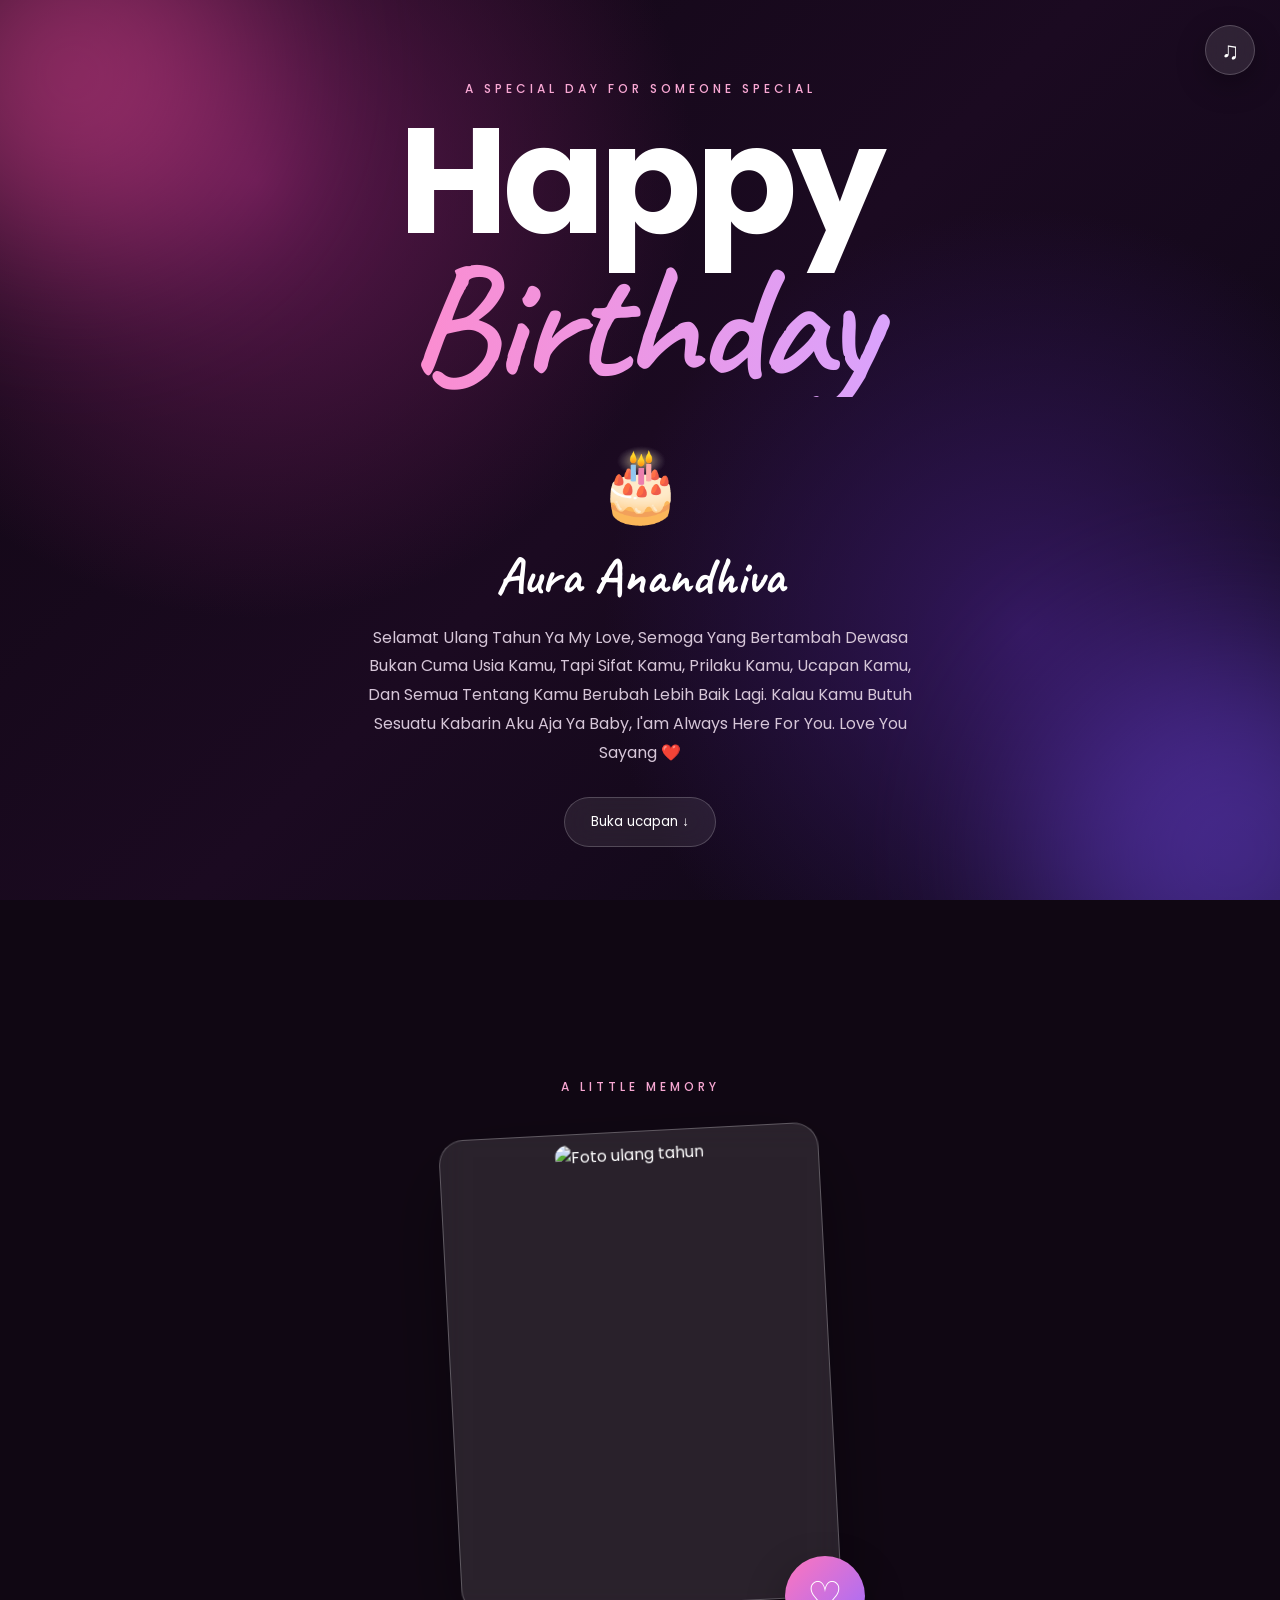
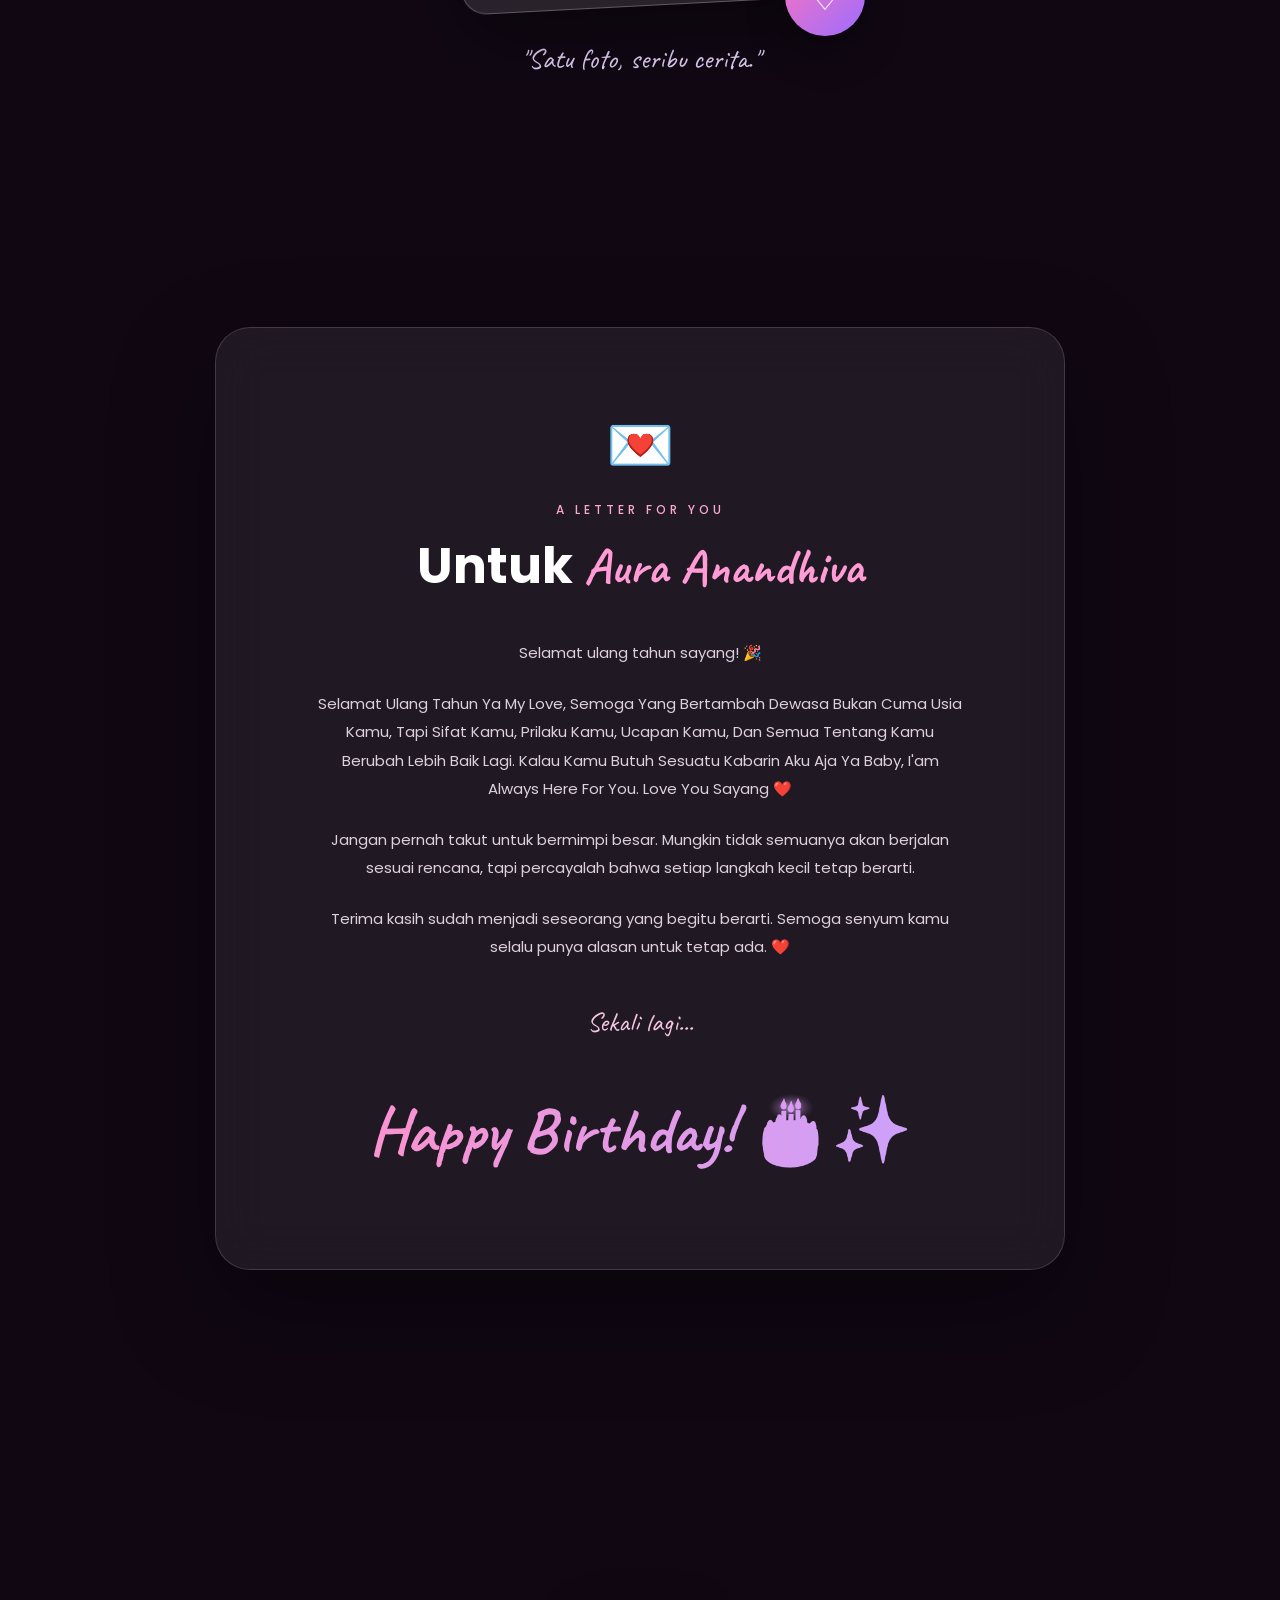
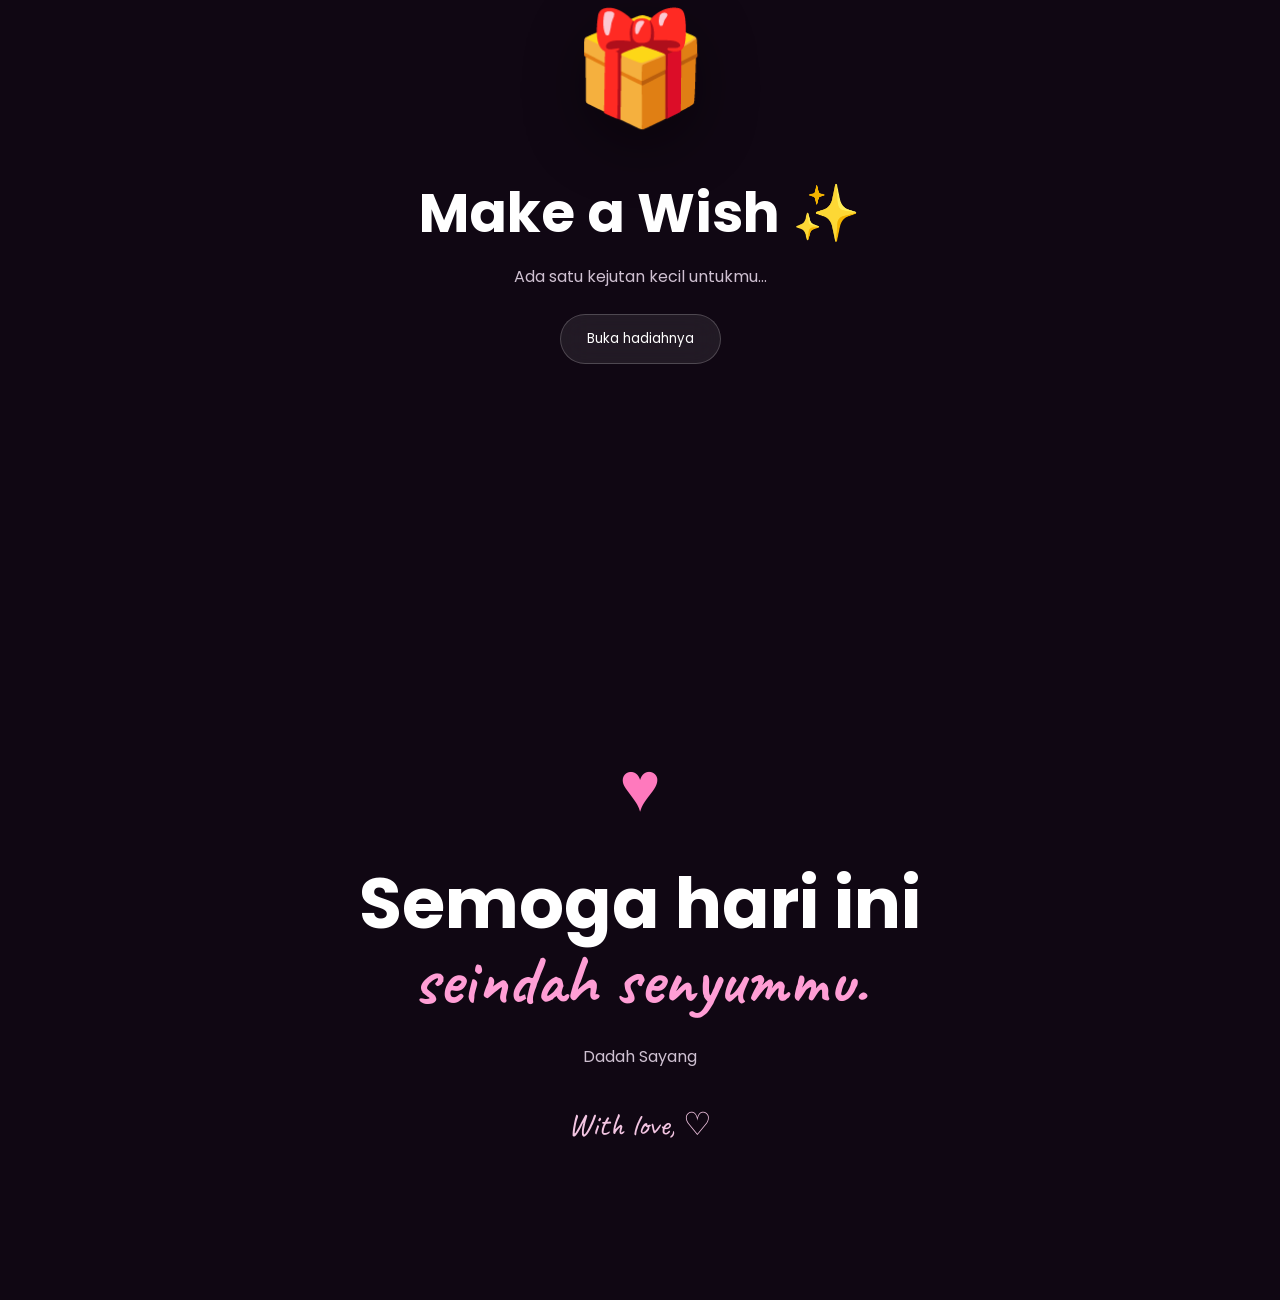
==== index.html @ ce1f4ee0 "Add files via upload" ====
<!-- CREATED BY DAXXZXPLOIT -->

<!DOCTYPE html>
<html lang="id">
<head>
    <meta charset="UTF-8">
    <meta name="viewport" content="width=device-width, initial-scale=1.0">

    <title>Happy Birthday My Love ❤️</title>

    <link rel="preconnect" href="https://fonts.googleapis.com">
    <link rel="preconnect" href="https://fonts.gstatic.com" crossorigin>
    <link href="https://fonts.googleapis.com/css2?family=Caveat:wght@400;500;600;700&family=Poppins:wght@300;400;500;600;700&display=swap" rel="stylesheet">

    <link rel="stylesheet" href="style.css">
</head>

<body>

    <!-- BACKGROUND -->
    <div class="background">
        <div class="blob blob-1"></div>
        <div class="blob blob-2"></div>
        <div class="stars"></div>
    </div>

    <!-- MUSIC -->
    <audio id="music" loop>
        <source src="assets/lagu.mp3" type="audio/mpeg">
    </audio>

    <button class="music-btn" id="musicBtn" aria-label="Putar musik">
        <span id="musicIcon">♫</span>
    </button>

    <!-- HERO -->
    <section class="hero">

        <div class="hero-content">

            <p class="small-title">A SPECIAL DAY FOR SOMEONE SPECIAL</p>

            <h1>
                Happy
                <span>Birthday</span>
            </h1>

            <div class="cake">🎂</div>

            <h2 id="name">Aura Anandhiva</h2>

            <p class="hero-text">
                Selamat Ulang Tahun Ya My Love, Semoga Yang Bertambah Dewasa Bukan
                Cuma Usia Kamu, Tapi Sifat Kamu, Prilaku Kamu, Ucapan Kamu, Dan Semua Tentang
                Kamu Berubah Lebih Baik Lagi.
                Kalau Kamu Butuh Sesuatu Kabarin Aku Aja Ya Baby, I'am Always Here
                For You. Love You Sayang ❤️
            </p>

            <button class="scroll-btn" onclick="scrollToMessage()">
                Buka ucapan ↓
            </button>

        </div>

    </section>


    <!-- PHOTO -->
    <section class="photo-section">

        <div class="section-label">A LITTLE MEMORY</div>

        <div class="photo-card">

            <div class="photo-frame">
                <img src="assets/foto.jpg" alt="Foto ulang tahun">
            </div>

            <div class="photo-decoration">♡</div>

        </div>

        <p class="photo-caption">
            "Satu foto, seribu cerita."
        </p>

    </section>


    <!-- MESSAGE -->
    <section class="message-section" id="message">

        <div class="message-card">

            <div class="envelope">💌</div>

            <p class="section-label">A LETTER FOR YOU</p>

            <h2>
                Untuk <span id="name2">Aura Anandhiva</span>
            </h2>

            <div class="message">

                <p>
                    Selamat ulang tahun sayang! 🎉
                </p>

                <p>
                    Selamat Ulang Tahun Ya My Love, Semoga Yang Bertambah Dewasa Bukan
                Cuma Usia Kamu, Tapi Sifat Kamu, Prilaku Kamu, Ucapan Kamu, Dan Semua Tentang
                Kamu Berubah Lebih Baik Lagi.
                Kalau Kamu Butuh Sesuatu Kabarin Aku Aja Ya Baby, I'am Always Here
                For You. Love You Sayang ❤️
                </p>

                <p>
                    Jangan pernah takut untuk bermimpi besar.
                    Mungkin tidak semuanya akan berjalan sesuai
                    rencana, tapi percayalah bahwa setiap langkah
                    kecil tetap berarti.
                </p>

                <p>
                    Terima kasih sudah menjadi seseorang yang
                    begitu berarti. Semoga senyum kamu selalu
                    punya alasan untuk tetap ada. ❤️
                </p>

                <p class="closing">
                    Sekali lagi...
                </p>

                <h3>Happy Birthday! 🎂✨</h3>

            </div>

        </div>

    </section>


    <!-- WISH -->
    <section class="wish-section">

        <div class="wish-content">

            <div class="gift" id="gift" onclick="openGift()">
                🎁
            </div>

            <h2>Make a Wish ✨</h2>

            <p id="wishText">
                Ada satu kejutan kecil untukmu...
            </p>

            <button onclick="openGift()" class="wish-btn">
                Buka hadiahnya
            </button>

        </div>

    </section>


    <!-- FINAL -->
    <section class="final-section">

        <div class="final-content">

            <div class="heart">♥</div>

            <h2>
                Semoga hari ini
                <span>seindah senyummu.</span>
            </h2>

            <p>
                Dadah Sayang
            </p>

            <div class="signature">
                With love, ♡
            </div>

        </div>

    </section>


    <!-- CONFETTI -->
    <div id="confetti-container"></div>

<!-- ================================
     FLOWER SURPRISE
================================= -->

<div id="flowerSurprise" class="flower-surprise">

    <div class="flower-bg"></div>

    <!-- Sparkles -->
    <div class="sparkles"></div>

    <!-- Falling petals -->
    <div id="petals"></div>

    <div class="flower-content">

        <div class="surprise-title">
            <span>✨</span>
            <p>SEBUAH KEJUTAN UNTUKMU</p>
            <span>✨</span>
        </div>

        <h1>
            Selamat Ulang Tahun
            <span>🌸</span>
        </h1>

        <p class="surprise-name">
            Untuk <strong id="surpriseName">Nama Kamu</strong> ❤️
        </p>

        <!-- BOUQUET -->
        <div class="bouquet">

            <div class="glow"></div>

            <!-- Stems -->
            <div class="stem stem-1"></div>
            <div class="stem stem-2"></div>
            <div class="stem stem-3"></div>
            <div class="stem stem-4"></div>
            <div class="stem stem-5"></div>

            <!-- Leaves -->
            <div class="leaf leaf-1"></div>
            <div class="leaf leaf-2"></div>
            <div class="leaf leaf-3"></div>
            <div class="leaf leaf-4"></div>

            <!-- Flowers -->
            <div class="flower flower-1">
                <span></span>
            </div>

            <div class="flower flower-2">
                <span></span>
            </div>

            <div class="flower flower-3">
                <span></span>
            </div>

            <div class="flower flower-4">
                <span></span>
            </div>

            <div class="flower flower-5">
                <span></span>
            </div>

            <div class="flower flower-6">
                <span></span>
            </div>

            <!-- Small flowers -->
            <div class="small-flower sf-1">✿</div>
            <div class="small-flower sf-2">✿</div>
            <div class="small-flower sf-3">✿</div>
            <div class="small-flower sf-4">✿</div>

        </div>

        <div class="surprise-message">

            <p>
                Semoga semua doa baik yang kamu punya
                satu per satu menjadi kenyataan.
            </p>

            <span>
                Tetap tersenyum, tetap bersinar,
                dan terus jadi seseorang yang luar biasa. ✨
            </span>

        </div>

        <button class="close-surprise" onclick="closeGift()">
            Tutup kejutan ✕
        </button>

    </div>

</div>


    <script src="script.js"></script>

</body>
</html>
---- style.css ----
/* ==========================================
   BASIC
========================================== */

* {
    margin: 0;
    padding: 0;
    box-sizing: border-box;
}

html {
    scroll-behavior: smooth;
}

body {
    font-family: "Poppins", sans-serif;
    color: #fff;
    background: #100713;
    overflow-x: hidden;
}

button {
    font-family: inherit;
    cursor: pointer;
}


/* ==========================================
   BACKGROUND
========================================== */

.background {
    position: fixed;
    inset: 0;
    z-index: -10;
    overflow: hidden;

    background:
        radial-gradient(circle at 20% 20%, #5c184d 0%, transparent 35%),
        radial-gradient(circle at 80% 70%, #32175c 0%, transparent 35%),
        linear-gradient(135deg, #100713, #1b0a21 50%, #0b0714);
}

.blob {
    position: absolute;
    border-radius: 50%;
    filter: blur(90px);
    opacity: 0.45;
    animation: floatBlob 10s infinite alternate ease-in-out;
}

.blob-1 {
    width: 350px;
    height: 350px;
    background: #ff4fa3;
    top: -100px;
    left: -100px;
}

.blob-2 {
    width: 400px;
    height: 400px;
    background: #7c4dff;
    right: -150px;
    bottom: -150px;
    animation-delay: 2s;
}

@keyframes floatBlob {
    from {
        transform: translate(0, 0) scale(1);
    }

    to {
        transform: translate(50px, -30px) scale(1.15);
    }
}


/* ==========================================
   HERO
========================================== */

.hero {
    min-height: 100vh;
    display: flex;
    align-items: center;
    justify-content: center;
    padding: 80px 20px;
    text-align: center;
}

.hero-content {
    max-width: 850px;
}

.small-title,
.section-label {
    font-size: 12px;
    letter-spacing: 4px;
    color: #f9a8d4;
    font-weight: 500;
}

.hero h1 {
    margin-top: 15px;
    font-size: clamp(60px, 12vw, 150px);
    line-height: 0.9;
    font-weight: 700;
    letter-spacing: -5px;
}

.hero h1 span {
    display: block;
    font-family: "Caveat", cursive;
    font-weight: 600;
    font-size: 1.1em;

    background: linear-gradient(90deg, #ff8acb, #d8a4ff);
    -webkit-background-clip: text;
    -webkit-text-fill-color: transparent;
}

.cake {
    font-size: 70px;
    margin: 35px 0 5px;
    animation: cakeFloat 3s ease-in-out infinite;
}

@keyframes cakeFloat {
    0%,
    100% {
        transform: translateY(0) rotate(-2deg);
    }

    50% {
        transform: translateY(-15px) rotate(2deg);
    }
}

.hero h2 {
    font-family: "Caveat", cursive;
    font-size: 52px;
    color: #fff;
}

.hero-text {
    max-width: 550px;
    margin: 15px auto 30px;
    color: #d6c6d8;
    line-height: 1.8;
}

.scroll-btn,
.wish-btn {
    border: 1px solid rgba(255, 255, 255, 0.2);
    background: rgba(255, 255, 255, 0.08);
    color: white;

    padding: 14px 26px;
    border-radius: 100px;

    backdrop-filter: blur(15px);
    transition: 0.3s;
}

.scroll-btn:hover,
.wish-btn:hover {
    transform: translateY(-3px);
    background: rgba(255, 255, 255, 0.16);
}


/* ==========================================
   MUSIC BUTTON
========================================== */

.music-btn {
    position: fixed;
    z-index: 100;
    top: 25px;
    right: 25px;

    width: 50px;
    height: 50px;

    border-radius: 50%;
    border: 1px solid rgba(255, 255, 255, 0.2);

    background: rgba(255, 255, 255, 0.1);
    backdrop-filter: blur(15px);

    color: white;
    font-size: 24px;

    box-shadow: 0 10px 30px rgba(0, 0, 0, 0.3);

    transition: 0.3s;
}

.music-btn:hover {
    transform: scale(1.08);
}

.music-playing {
    animation: musicPulse 1s infinite alternate;
}

@keyframes musicPulse {
    to {
        box-shadow: 0 0 30px rgba(255, 100, 200, 0.7);
    }
}


/* ==========================================
   PHOTO
========================================== */

.photo-section {
    min-height: 100vh;
    padding: 100px 20px;

    display: flex;
    flex-direction: column;
    align-items: center;
    justify-content: center;

    text-align: center;
}

.photo-card {
    position: relative;
    margin-top: 35px;
}

.photo-frame {
    width: min(380px, 80vw);
    aspect-ratio: 4 / 5;

    padding: 10px;

    background: rgba(255, 255, 255, 0.1);
    border: 1px solid rgba(255, 255, 255, 0.25);

    border-radius: 25px;

    backdrop-filter: blur(15px);

    transform: rotate(-3deg);

    box-shadow:
        0 30px 80px rgba(0, 0, 0, 0.4);

    transition: 0.5s;
}

.photo-frame:hover {
    transform: rotate(0deg) scale(1.03);
}

.photo-frame img {
    width: 100%;
    height: 100%;

    object-fit: cover;

    border-radius: 17px;
}

.photo-decoration {
    position: absolute;

    right: -35px;
    bottom: -30px;

    width: 80px;
    height: 80px;

    border-radius: 50%;

    display: flex;
    align-items: center;
    justify-content: center;

    background: linear-gradient(135deg, #ff75bd, #9c6cff);

    font-size: 40px;

    box-shadow: 0 15px 40px rgba(0, 0, 0, 0.3);
}

.photo-caption {
    margin-top: 35px;

    font-family: "Caveat", cursive;
    font-size: 28px;

    color: #e9d5ff;
}


/* ==========================================
   MESSAGE
========================================== */

.message-section {
    min-height: 100vh;
    padding: 100px 20px;

    display: flex;
    align-items: center;
    justify-content: center;
}

.message-card {
    width: min(850px, 92vw);

    padding: clamp(35px, 7vw, 75px);

    border-radius: 35px;

    background: rgba(255, 255, 255, 0.07);
    border: 1px solid rgba(255, 255, 255, 0.15);

    backdrop-filter: blur(25px);

    box-shadow:
        0 40px 100px rgba(0, 0, 0, 0.35);

    text-align: center;
}

.envelope {
    font-size: 55px;
    margin-bottom: 15px;
}

.message-card h2 {
    margin: 10px 0 35px;
    font-size: clamp(32px, 6vw, 50px);
}

.message-card h2 span {
    font-family: "Caveat", cursive;
    color: #ff9bd5;
}

.message {
    max-width: 650px;
    margin: auto;

    color: #ded1df;

    line-height: 1.9;
    font-size: 15px;
}

.message p {
    margin-bottom: 22px;
}

.closing {
    font-family: "Caveat", cursive;
    font-size: 27px;
    color: #f5c7e5;
    margin-top: 35px;
}

.message h3 {
    font-family: "Caveat", cursive;
    font-size: clamp(40px, 7vw, 65px);

    background: linear-gradient(90deg, #ff91cb, #c7a2ff);

    -webkit-background-clip: text;
    -webkit-text-fill-color: transparent;
}


/* ==========================================
   WISH
========================================== */

.wish-section {
    min-height: 90vh;

    display: flex;
    align-items: center;
    justify-content: center;

    text-align: center;
    padding: 80px 20px;
}

.wish-content {
    max-width: 600px;
}

.gift {
    font-size: 110px;
    cursor: pointer;

    display: inline-block;

    filter: drop-shadow(0 20px 30px rgba(0, 0, 0, 0.4));

    animation: giftFloat 2.5s ease-in-out infinite;

    transition: 0.3s;
}

.gift:hover {
    transform: scale(1.1);
}

@keyframes giftFloat {
    0%,
    100% {
        transform: translateY(0) rotate(-3deg);
    }

    50% {
        transform: translateY(-20px) rotate(3deg);
    }
}

.wish-content h2 {
    font-size: clamp(35px, 6vw, 55px);
    margin: 20px 0 10px;
}

.wish-content p {
    color: #cfc0d1;
    margin-bottom: 25px;
}


/* ==========================================
   FINAL
========================================== */

.final-section {
    min-height: 80vh;

    display: flex;
    align-items: center;
    justify-content: center;

    text-align: center;

    padding: 80px 20px;
}

.final-content {
    max-width: 700px;
}

.heart {
    font-size: 70px;
    color: #ff79bd;

    animation: heartBeat 1.5s infinite;
}

@keyframes heartBeat {
    0%,
    100% {
        transform: scale(1);
    }

    15% {
        transform: scale(1.2);
    }

    30% {
        transform: scale(1);
    }
}

.final-content h2 {
    margin: 25px 0;

    font-size: clamp(38px, 7vw, 70px);
    line-height: 1.1;
}

.final-content h2 span {
    display: block;

    font-family: "Caveat", cursive;
    color: #ff9ed5;
}

.final-content p {
    color: #cfc1d2;
}

.signature {
    margin-top: 35px;

    font-family: "Caveat", cursive;
    font-size: 32px;

    color: #f3c5e2;
}


/* ==========================================
   CONFETTI
========================================== */

#confetti-container {
    position: fixed;
    inset: 0;

    pointer-events: none;
    overflow: hidden;

    z-index: 10000;
}

.confetti {
    position: absolute;

    top: -20px;

    animation: fall linear forwards;

    pointer-events: none;

    will-change: transform, opacity;
}

@keyframes fall {
    0% {
        transform:
            translateY(-30px)
            rotate(0deg);

        opacity: 1;
    }

    100% {
        transform:
            translateY(110vh)
            rotate(720deg);

        opacity: 0;
    }
}


/* ==========================================
   FLOWER SURPRISE
========================================== */

.flower-surprise {
    position: fixed;
    inset: 0;

    z-index: 9999;

    display: flex;
    align-items: center;
    justify-content: center;

    padding: 30px 20px;

    visibility: hidden;
    opacity: 0;

    overflow-y: auto;

    background:
        radial-gradient(
            circle at 50% 70%,
            rgba(255, 105, 180, 0.25),
            transparent 40%
        ),
        linear-gradient(
            135deg,
            #090612,
            #1b0b29,
            #2c1035,
            #100713
        );

    transition:
        opacity 0.7s ease,
        visibility 0.7s ease;
}

.flower-surprise.active {
    visibility: visible;
    opacity: 1;
}


/* ==========================================
   FLOWER BACKGROUND
========================================== */

.flower-bg {
    position: absolute;
    inset: 0;

    background:
        radial-gradient(
            circle at 20% 30%,
            rgba(255, 139, 204, 0.18),
            transparent 25%
        ),
        radial-gradient(
            circle at 80% 20%,
            rgba(178, 125, 255, 0.18),
            transparent 25%
        );

    animation: backgroundPulse 5s infinite alternate;
}

@keyframes backgroundPulse {
    from {
        transform: scale(1);
        opacity: 0.7;
    }

    to {
        transform: scale(1.15);
        opacity: 1;
    }
}


/* ==========================================
   FLOWER CONTENT
========================================== */

.flower-content {
    position: relative;
    z-index: 5;

    width: min(900px, 100%);

    padding: 30px 20px;

    text-align: center;
}

.surprise-title {
    display: flex;
    align-items: center;
    justify-content: center;

    gap: 15px;

    color: #f8b8df;

    font-size: 11px;
    letter-spacing: 4px;
}

.surprise-title span {
    font-size: 18px;
}

.flower-content h1 {
    margin-top: 15px;

    font-family: "Caveat", cursive;

    font-size: clamp(48px, 8vw, 85px);

    line-height: 1;

    color: white;

    text-shadow:
        0 0 20px rgba(255, 145, 203, 0.4);

    animation:
        titleAppear 1.3s ease both;
}

.flower-content h1 span {
    display: inline-block;

    animation:
        flowerWiggle 3s infinite ease-in-out;
}

@keyframes titleAppear {
    from {
        opacity: 0;
        transform: translateY(-30px);
    }

    to {
        opacity: 1;
        transform: translateY(0);
    }
}

@keyframes flowerWiggle {
    0%,
    100% {
        transform: rotate(-8deg);
    }

    50% {
        transform: rotate(8deg);
    }
}

.surprise-name {
    margin-top: 10px;

    color: #d8c8dc;
    font-size: 15px;
}

.surprise-name strong {
    color: #ff9ed5;

    font-family: "Caveat", cursive;
    font-size: 28px;
}


/* ==========================================
   BOUQUET
========================================== */

.bouquet {
    position: relative;

    width: min(500px, 90vw);
    height: 390px;

    margin: 10px auto 0;
}

.bouquet .glow {
    position: absolute;

    width: 300px;
    height: 300px;

    top: 50%;
    left: 50%;

    transform:
        translate(-50%, -40%);

    border-radius: 50%;

    background: #ff72b8;

    filter: blur(90px);

    opacity: 0.2;

    animation:
        bouquetGlow 3s infinite alternate;
}

@keyframes bouquetGlow {
    from {
        opacity: 0.15;

        transform:
            translate(-50%, -40%)
            scale(0.9);
    }

    to {
        opacity: 0.35;

        transform:
            translate(-50%, -40%)
            scale(1.15);
    }
}


/* ==========================================
   STEMS
========================================== */

.stem {
    position: absolute;

    width: 5px;
    height: 230px;

    left: 50%;
    bottom: 45px;

    border-radius: 100px;

    background:
        linear-gradient(
            to right,
            #315f3c,
            #83b86c,
            #315f3c
        );

    transform-origin: bottom;

    opacity: 0;

    animation:
        stemGrow 1.2s ease forwards;
}

.stem-1 {
    transform: rotate(-28deg);
    animation-delay: 0.5s;
}

.stem-2 {
    transform: rotate(-15deg);
    animation-delay: 0.6s;
}

.stem-3 {
    transform: rotate(0deg);
    animation-delay: 0.7s;
}

.stem-4 {
    transform: rotate(15deg);
    animation-delay: 0.8s;
}

.stem-5 {
    transform: rotate(28deg);
    animation-delay: 0.9s;
}

@keyframes stemGrow {
    from {
        height: 0;
        opacity: 0;
    }

    to {
        height: 230px;
        opacity: 1;
    }
}


/* ==========================================
   LEAVES
========================================== */

.leaf {
    position: absolute;

    width: 55px;
    height: 25px;

    border-radius: 100% 0 100% 0;

    background:
        linear-gradient(
            135deg,
            #a8d879,
            #416e45
        );

    opacity: 0;

    transform-origin: center;

    animation:
        leafAppear 0.8s ease forwards;
}

.leaf-1 {
    left: 23%;
    bottom: 120px;

    --leaf-rotation: 25deg;
    animation-delay: 1.1s;
}

.leaf-2 {
    left: 30%;
    bottom: 170px;

    --leaf-rotation: -35deg;
    animation-delay: 1.2s;
}

.leaf-3 {
    right: 23%;
    bottom: 120px;

    --leaf-rotation: -25deg;
    animation-delay: 1.3s;
}

.leaf-4 {
    right: 30%;
    bottom: 175px;

    --leaf-rotation: 35deg;
    animation-delay: 1.4s;
}

@keyframes leafAppear {
    from {
        opacity: 0;
        transform:
            scale(0)
            rotate(var(--leaf-rotation));
    }

    to {
        opacity: 1;
        transform:
            scale(1)
            rotate(var(--leaf-rotation));
    }
}


/* ==========================================
   FLOWERS
========================================== */

.flower {
    position: absolute;

    width: 105px;
    height: 105px;

    border-radius: 50%;

    display: flex;
    align-items: center;
    justify-content: center;

    opacity: 0;

    transform: scale(0);

    animation:
        flowerBloom
        1s
        cubic-bezier(0.17, 0.67, 0.35, 1.4)
        forwards;

    filter:
        drop-shadow(
            0 10px 15px rgba(0, 0, 0, 0.3)
        )
        drop-shadow(
            0 0 15px rgba(255, 120, 190, 0.25)
        );
}

.flower::before,
.flower::after,
.flower span {
    content: "";

    position: absolute;

    width: 70%;
    height: 70%;

    border-radius:
        50% 45% 50% 45%;

    background:
        radial-gradient(
            circle at 40% 35%,
            #ffd1e7 0%,
            #ff91c5 35%,
            #e84e91 75%,
            #a72c66 100%
        );

    box-shadow:
        inset
        5px 5px 10px
        rgba(255, 255, 255, 0.25),

        inset
        -5px -5px 10px
        rgba(100, 0, 50, 0.15);
}

.flower::before {
    transform: rotate(45deg);
}

.flower::after {
    transform:
        rotate(90deg)
        scale(0.8);
}

.flower span {
    z-index: 2;

    transform:
        rotate(135deg)
        scale(0.55);

    background:
        radial-gradient(
            circle,
            #ffd9ea,
            #ed5b9c 65%
        );
}

.flower-1 {
    left: 17%;
    top: 115px;

    animation-delay: 1.1s;
}

.flower-2 {
    left: 33%;
    top: 75px;

    width: 120px;
    height: 120px;

    animation-delay: 1.3s;
}

.flower-3 {
    left: 48%;
    top: 55px;

    width: 135px;
    height: 135px;

    animation-delay: 1.5s;
}

.flower-4 {
    right: 29%;
    top: 85px;

    width: 115px;
    height: 115px;

    animation-delay: 1.4s;
}

.flower-5 {
    right: 15%;
    top: 125px;

    animation-delay: 1.2s;
}

.flower-6 {
    left: 40%;
    top: 130px;

    width: 90px;
    height: 90px;

    animation-delay: 1.7s;
}

@keyframes flowerBloom {
    0% {
        opacity: 0;

        transform:
            scale(0)
            rotate(-30deg);
    }

    70% {
        opacity: 1;

        transform:
            scale(1.1)
            rotate(8deg);
    }

    100% {
        opacity: 1;

        transform:
            scale(1)
            rotate(0deg);
    }
}


/* ==========================================
   SMALL FLOWERS
========================================== */

.small-flower {
    position: absolute;

    color: #fff0a8;

    font-size: 35px;

    opacity: 0;

    text-shadow:
        0 0 15px #ffe9a3;

    animation:
        smallFlowerAppear
        0.8s
        ease
        forwards,

        smallFlowerFloat
        3s
        infinite
        ease-in-out;
}

.sf-1 {
    left: 25%;
    top: 40px;

    animation-delay: 1.8s;
}

.sf-2 {
    right: 24%;
    top: 30px;

    animation-delay: 2s;
}

.sf-3 {
    left: 18%;
    top: 190px;

    font-size: 22px;

    animation-delay: 2.1s;
}

.sf-4 {
    right: 18%;
    top: 200px;

    font-size: 22px;

    animation-delay: 2.2s;
}

@keyframes smallFlowerAppear {
    from {
        opacity: 0;

        transform:
            scale(0);
    }

    to {
        opacity: 1;

        transform:
            scale(1);
    }
}

@keyframes smallFlowerFloat {
    0%,
    100% {
        margin-top: 0;
    }

    50% {
        margin-top: -10px;
    }
}


/* ==========================================
   SURPRISE MESSAGE
========================================== */

.surprise-message {
    width: min(650px, 95%);

    margin: -15px auto 20px;

    padding: 22px 28px;

    border-radius: 25px;

    background:
        rgba(255, 255, 255, 0.06);

    border:
        1px solid
        rgba(255, 255, 255, 0.12);

    backdrop-filter: blur(15px);

    box-shadow:
        0 20px 60px
        rgba(0, 0, 0, 0.2);

    animation:
        messageAppear
        1.5s
        ease
        1.8s
        both;
}

.surprise-message p {
    font-family: "Caveat", cursive;

    font-size:
        clamp(24px, 4vw, 32px);

    color: #ffe0ef;

    line-height: 1.2;
}

.surprise-message span {
    display: block;

    margin-top: 8px;

    color: #cfc0d1;

    font-size: 12px;

    line-height: 1.7;
}

@keyframes messageAppear {
    from {
        opacity: 0;

        transform:
            translateY(30px);
    }

    to {
        opacity: 1;

        transform:
            translateY(0);
    }
}


/* ==========================================
   CLOSE BUTTON
========================================== */

.close-surprise {
    margin-top: 15px;

    padding: 11px 24px;

    border-radius: 100px;

    border:
        1px solid
        rgba(255, 255, 255, 0.2);

    background:
        rgba(255, 255, 255, 0.08);

    color: white;

    backdrop-filter: blur(10px);

    transition: 0.3s;

    animation:
        messageAppear
        1.5s
        ease
        2s
        both;
}

.close-surprise:hover {
    background:
        rgba(255, 255, 255, 0.17);

    transform:
        translateY(-3px);

    box-shadow:
        0 10px 30px
        rgba(255, 120, 190, 0.2);
}


/* ==========================================
   FALLING PETALS
========================================== */

#petals {
    position: absolute;
    inset: 0;

    overflow: hidden;

    pointer-events: none;

    z-index: 3;
}

.petal {
    position: absolute;

    top: -30px;

    width: 13px;
    height: 20px;

    border-radius:
        100% 0 100% 0;

    background:
        linear-gradient(
            135deg,
            #ffd1e5,
            #ff65a9
        );

    opacity: 0.8;

    animation:
        petalFall
        linear
        forwards;

    filter:
        drop-shadow(
            0 0 5px
            rgba(255, 130, 190, 0.5)
        );
}

@keyframes petalFall {
    0% {
        transform:
            translateY(-30px)
            translateX(0)
            rotate(0deg);

        opacity: 0;
    }

    10% {
        opacity: 0.9;
    }

    50% {
        transform:
            translateY(50vh)
            translateX(60px)
            rotate(180deg);
    }

    100% {
        transform:
            translateY(110vh)
            translateX(-80px)
            rotate(500deg);

        opacity: 0;
    }
}


/* ==========================================
   FLOWER MOBILE
========================================== */

@media (max-width: 600px) {

    .hero {
        padding: 70px 18px;
    }

    .hero h1 {
        letter-spacing: -2px;
    }

    .hero h2 {
        font-size: 42px;
    }

    .cake {
        font-size: 60px;
    }

    .photo-section,
    .message-section {
        padding: 80px 18px;
    }

    .message-card {
        border-radius: 25px;
    }

    .music-btn {
        top: 15px;
        right: 15px;
    }

    .photo-decoration {
        width: 65px;
        height: 65px;

        font-size: 32px;

        right: -20px;
        bottom: -20px;
    }

    .gift {
        font-size: 90px;
    }

    .flower-surprise {
        align-items: flex-start;

        padding-top: 25px;
    }

    .flower-content {
        padding: 15px 10px;
    }

    .surprise-title {
        font-size: 8px;

        letter-spacing: 2px;

        gap: 7px;
    }

    .flower-content h1 {
        font-size: 47px;
    }

    .surprise-name {
        font-size: 13px;
    }

    .surprise-name strong {
        font-size: 24px;
    }

    .bouquet {
        height: 310px;

        transform: scale(0.78);

        margin-top: -5px;
        margin-bottom: -35px;
    }

    .surprise-message {
        margin-top: 0;
        padding: 18px;
    }

    .surprise-message p {
        font-size: 23px;
    }

    .surprise-message span {
        font-size: 11px;
    }

    .close-surprise {
        margin-top: 12px;
    }
}


/* ==========================================
   SMALL MOBILE
========================================== */

@media (max-width: 380px) {

    .hero h1 {
        font-size: 58px;
    }

    .hero h2 {
        font-size: 38px;
    }

    .flower-content h1 {
        font-size: 40px;
    }

    .bouquet {
        transform: scale(0.68);

        margin-top: -25px;
        margin-bottom: -65px;
    }

    .surprise-message p {
        font-size: 21px;
    }
}


/* ==========================================
   REDUCED MOTION
========================================== */

@media (prefers-reduced-motion: reduce) {

    *,
    *::before,
    *::after {
        animation-duration: 0.01ms !important;
        animation-iteration-count: 1 !important;
        scroll-behavior: auto !important;
    }
}
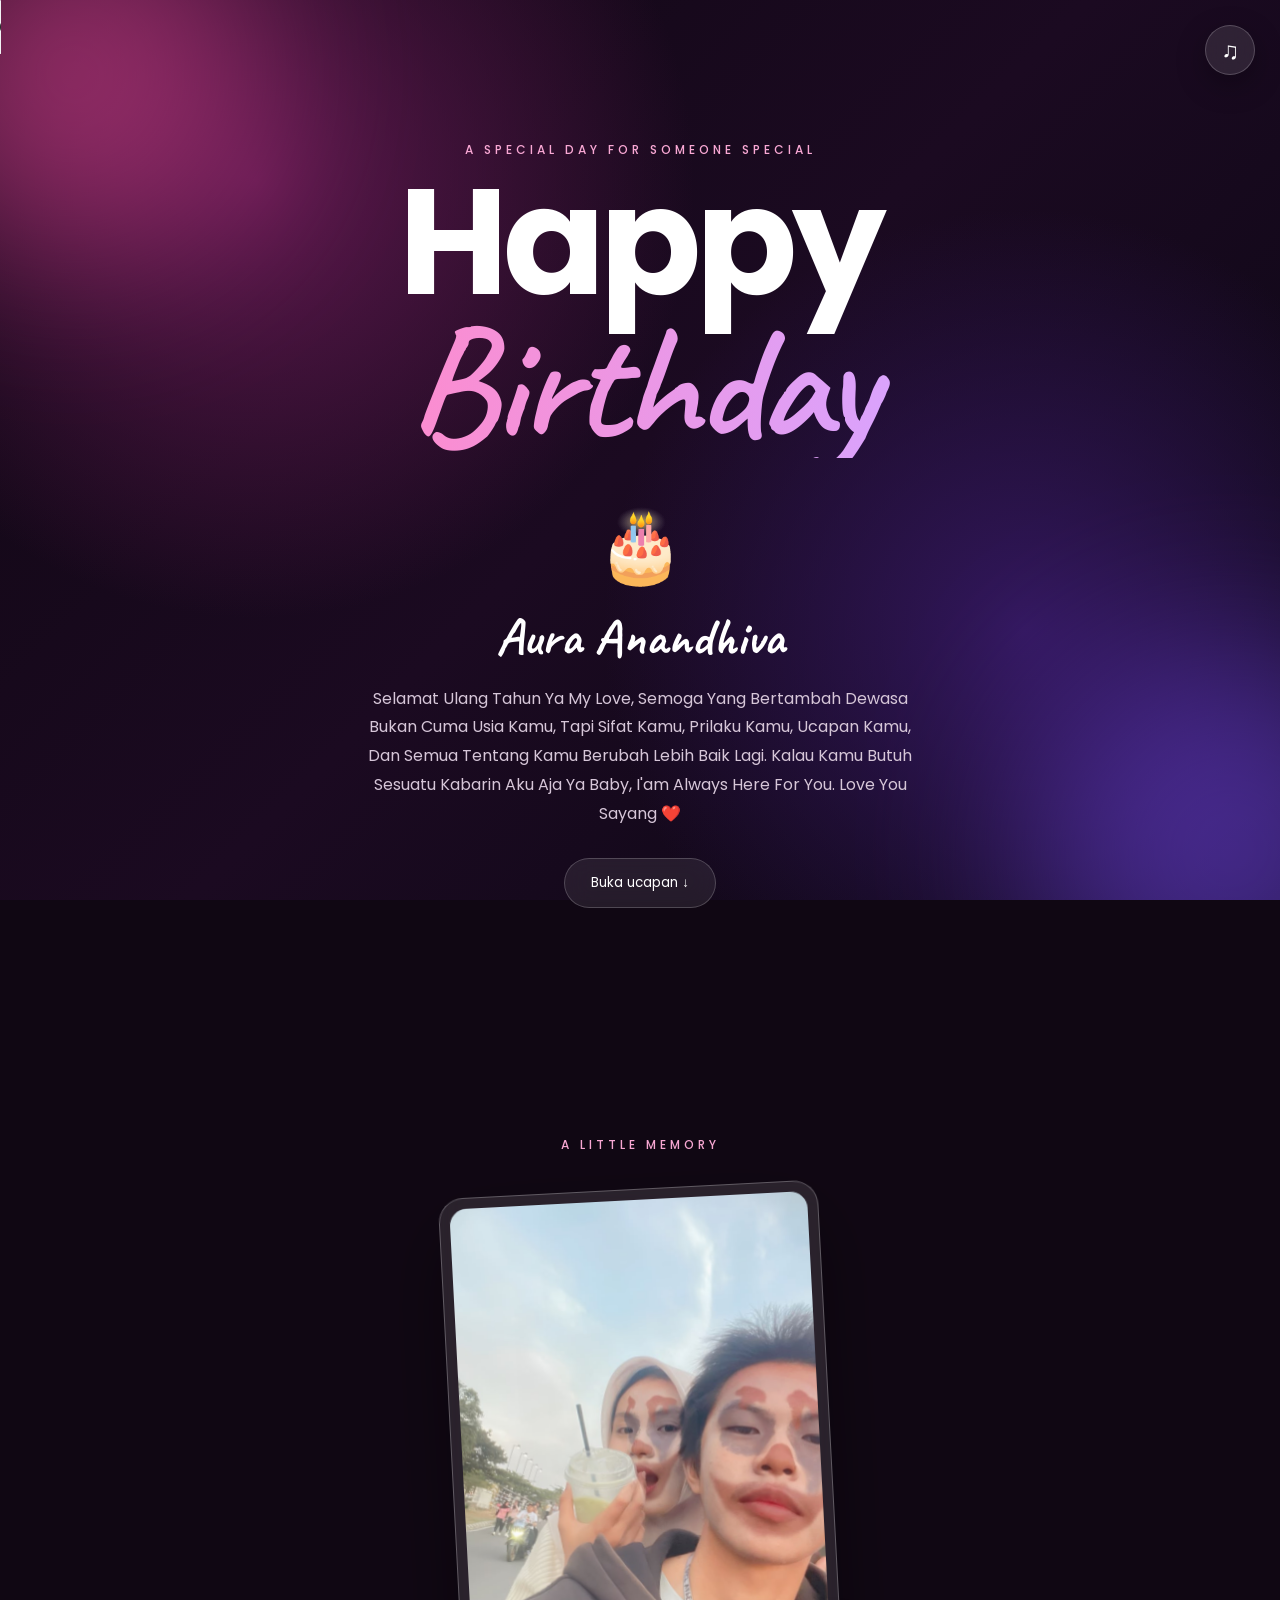
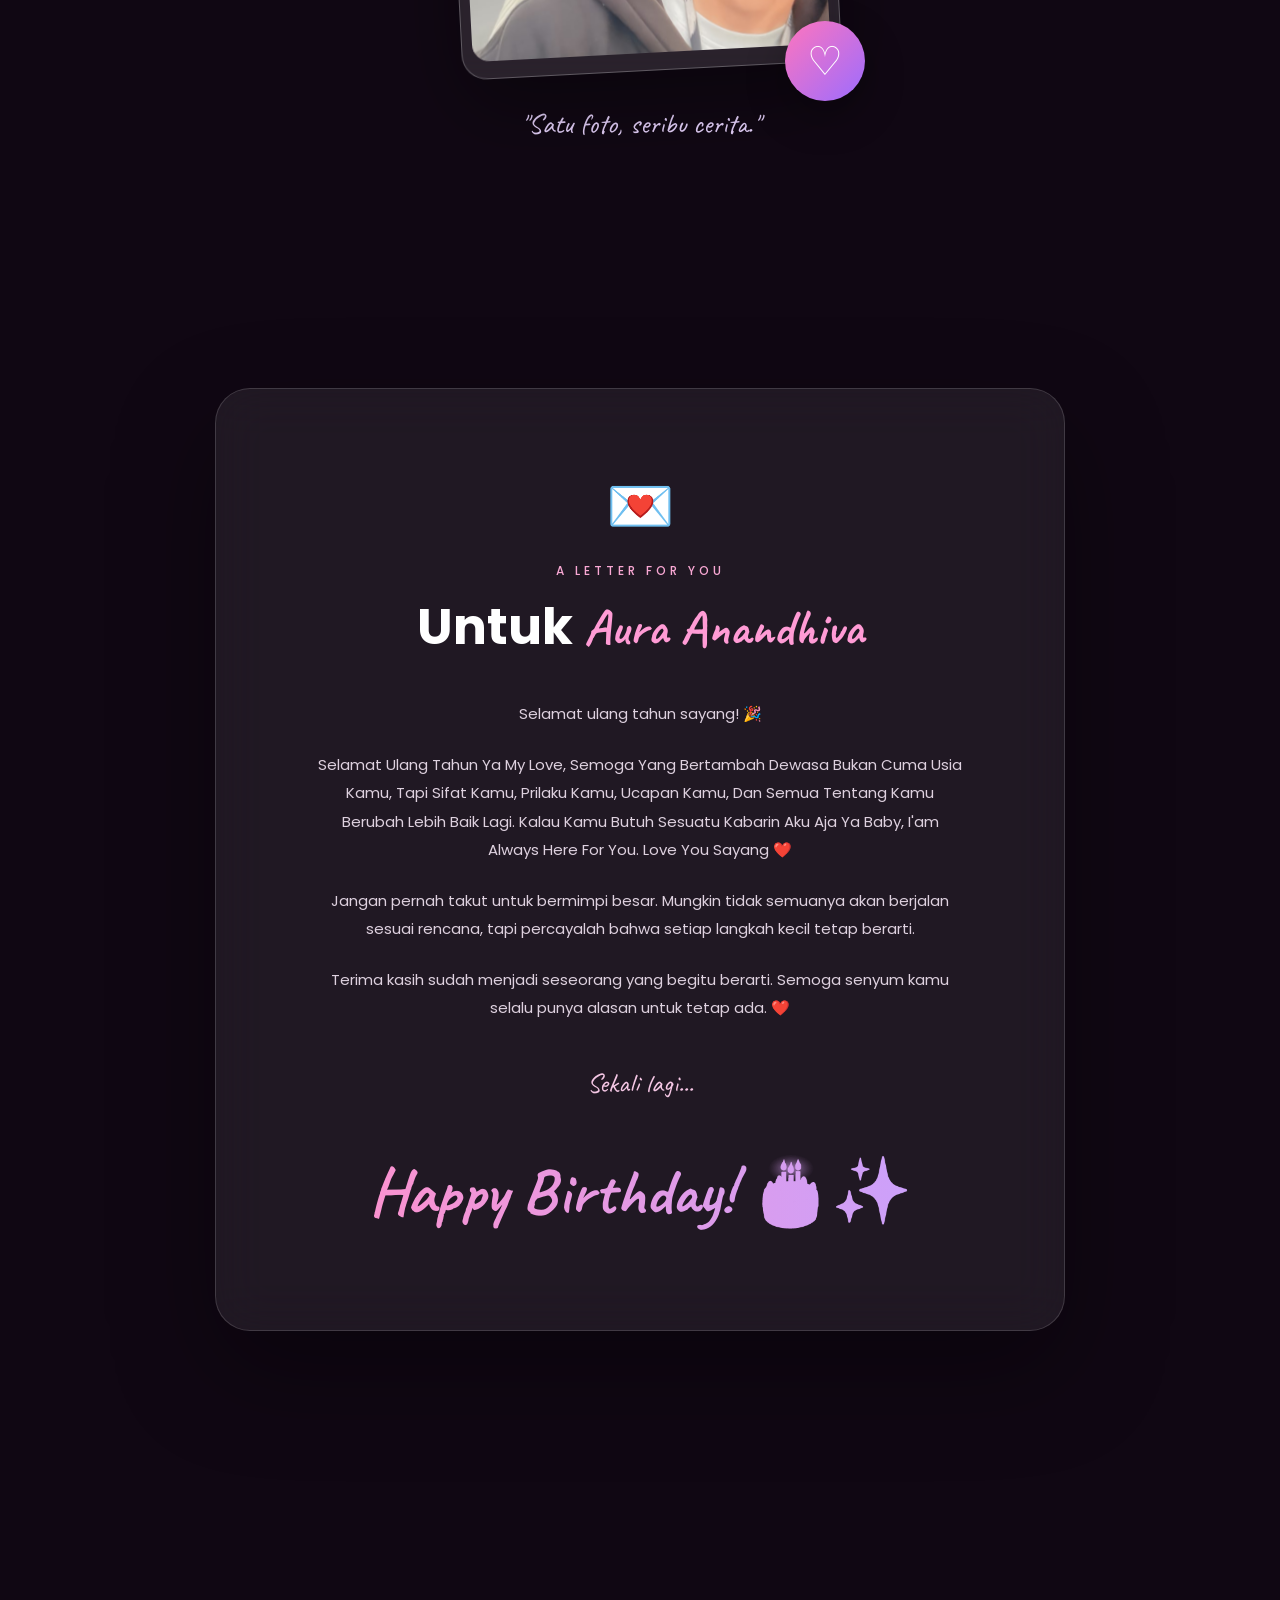
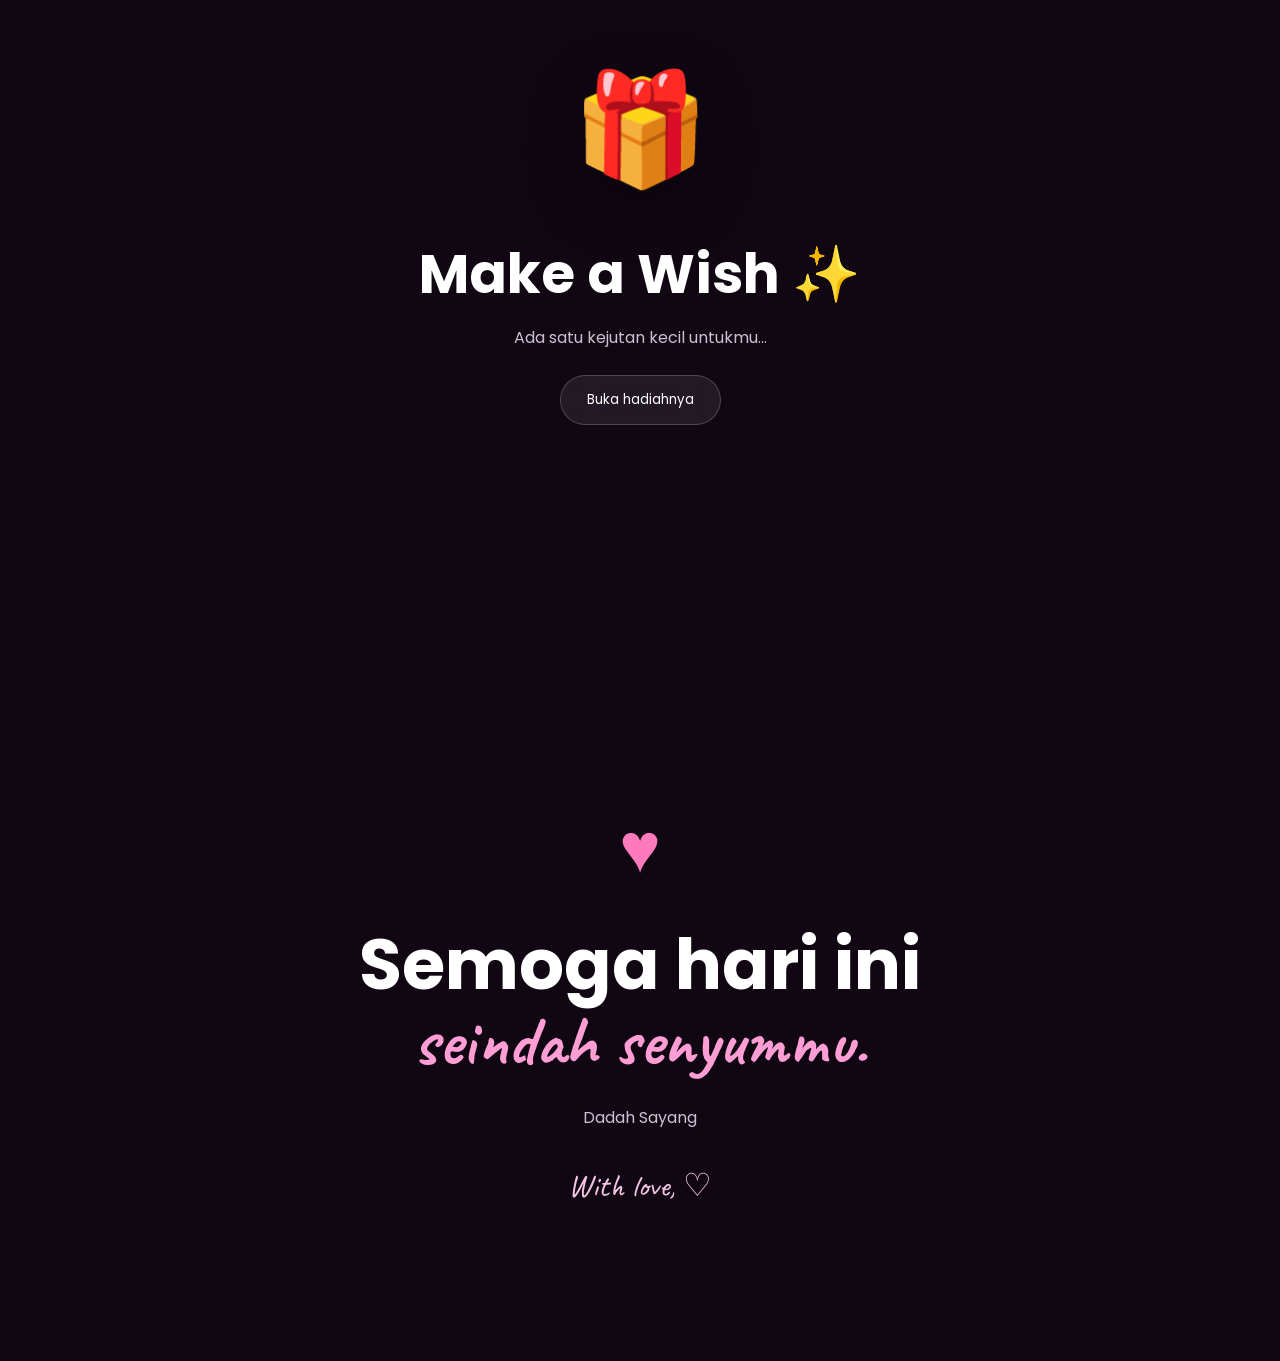
==== commit 3716c083: "Add files via upload" ====
--- a/index.html
+++ b/index.html
@@ -25,13 +25,14 @@
     </div>
 
     <!-- MUSIC -->
-    <audio id="music" loop>
-        <source src="assets/lagu.mp3" type="audio/mpeg">
-    </audio>
-
-    <button class="music-btn" id="musicBtn" aria-label="Putar musik">
-        <span id="musicIcon">♫</span>
-    </button>
+<audio id="music" controls preload="auto">
+    <source src="./assets/lagu.mp3" type="audio/mpeg">
+    Browser tidak mendukung audio.
+</audio>
+
+<button class="music-btn" id="musicBtn" aria-label="Putar musik">
+    <span id="musicIcon">♫</span>
+</button>
 
     <!-- HERO -->
     <section class="hero">
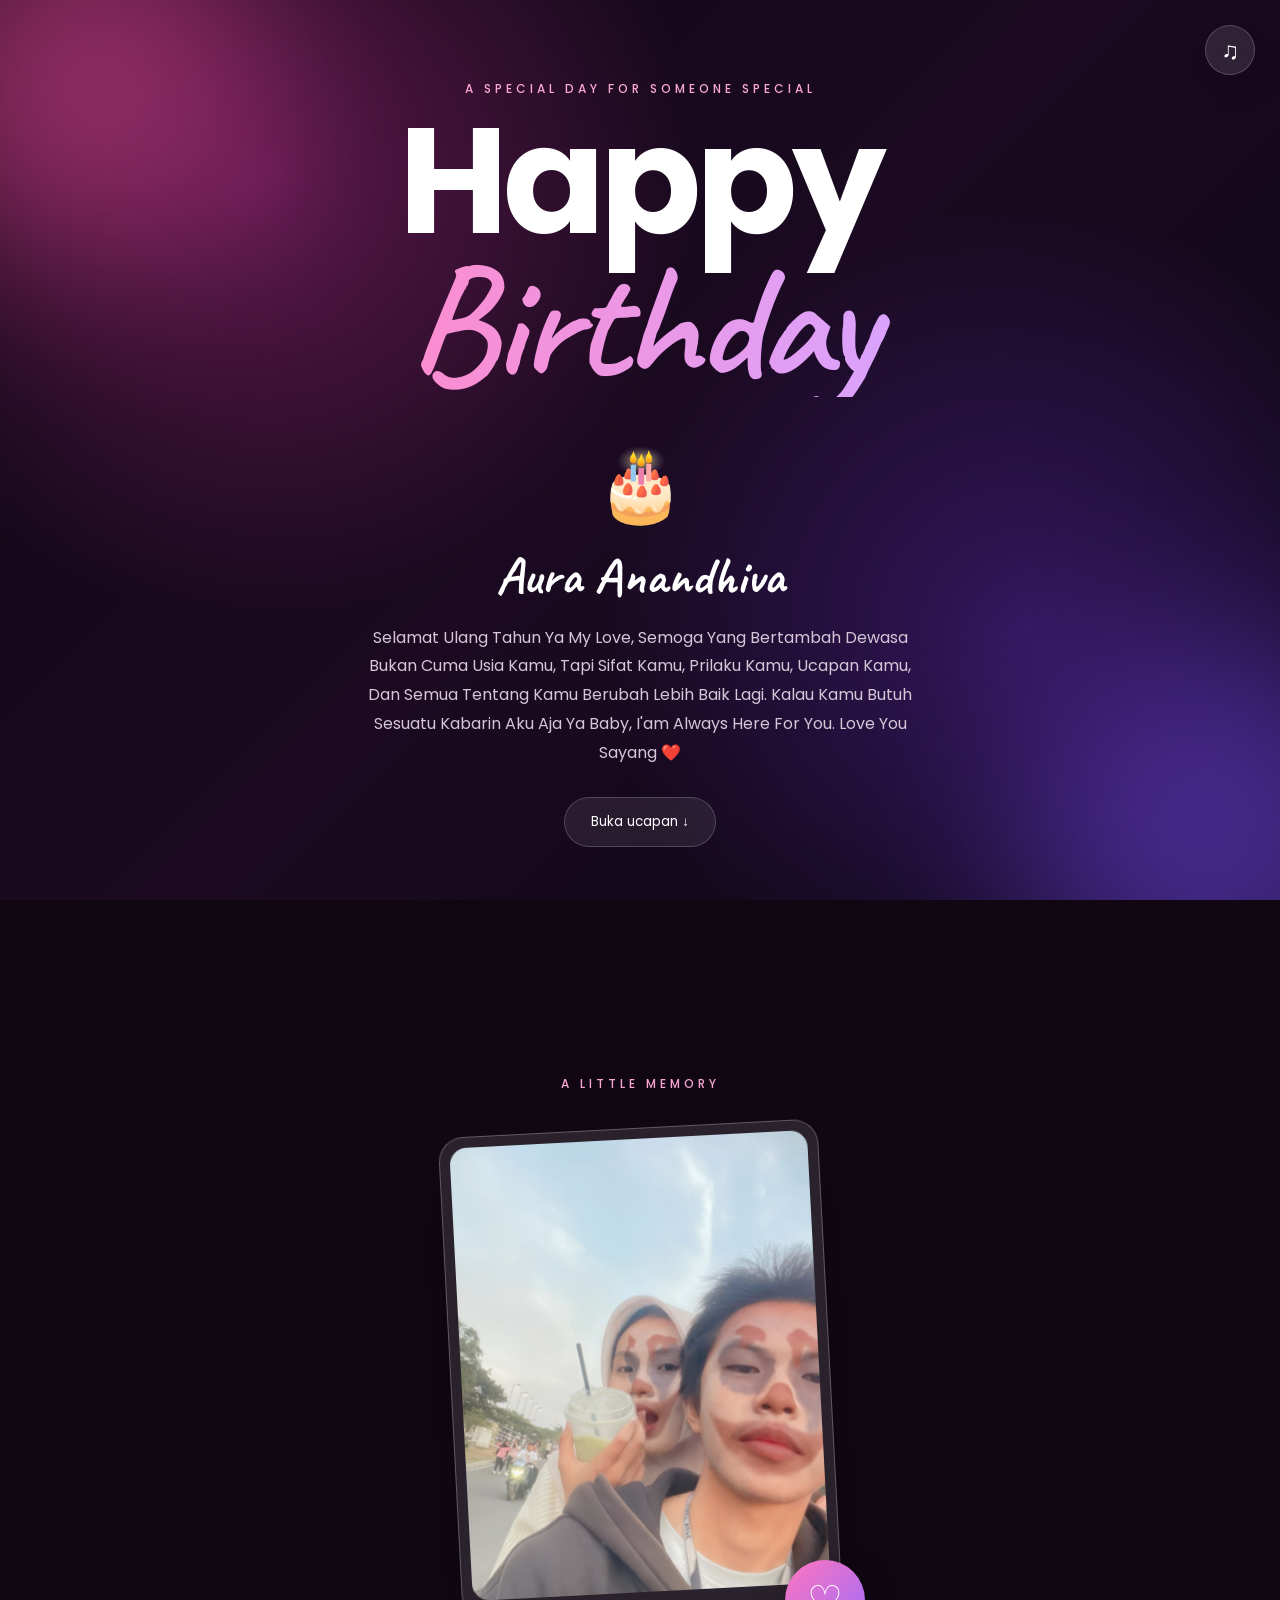
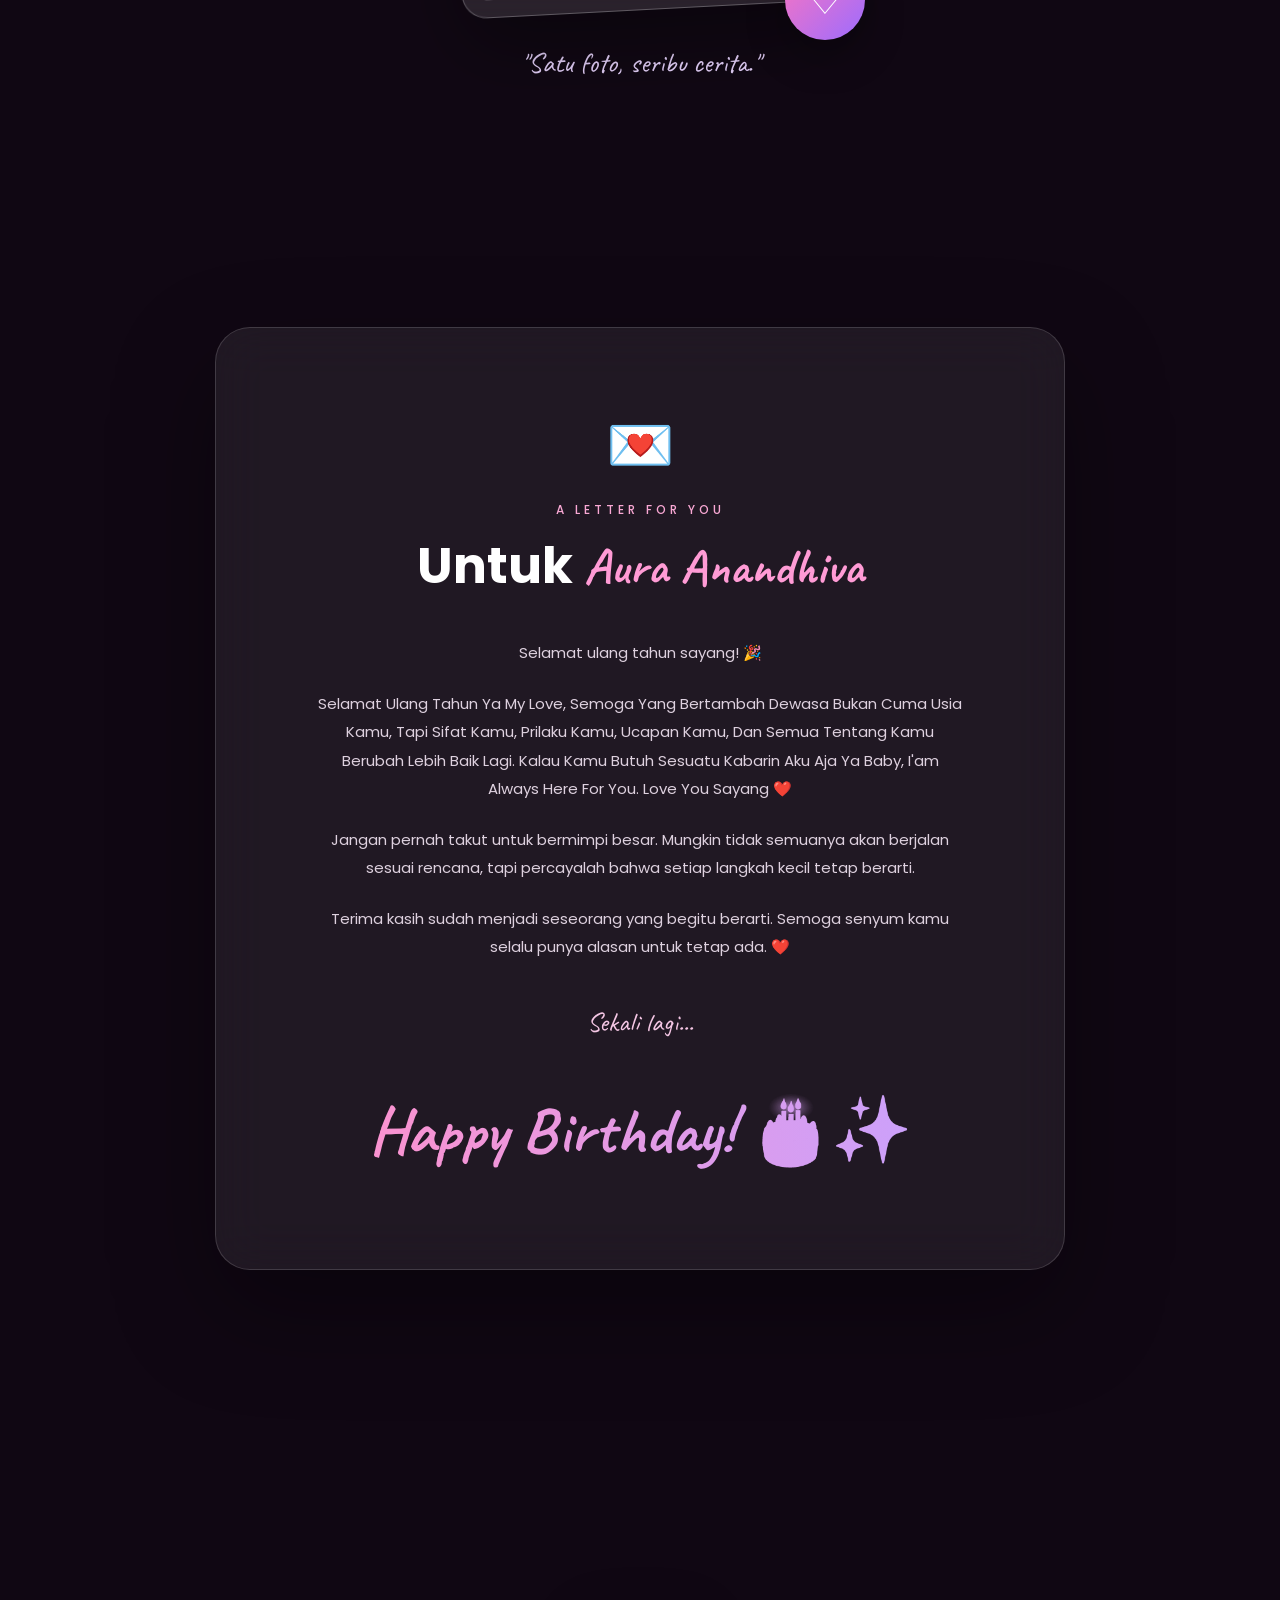
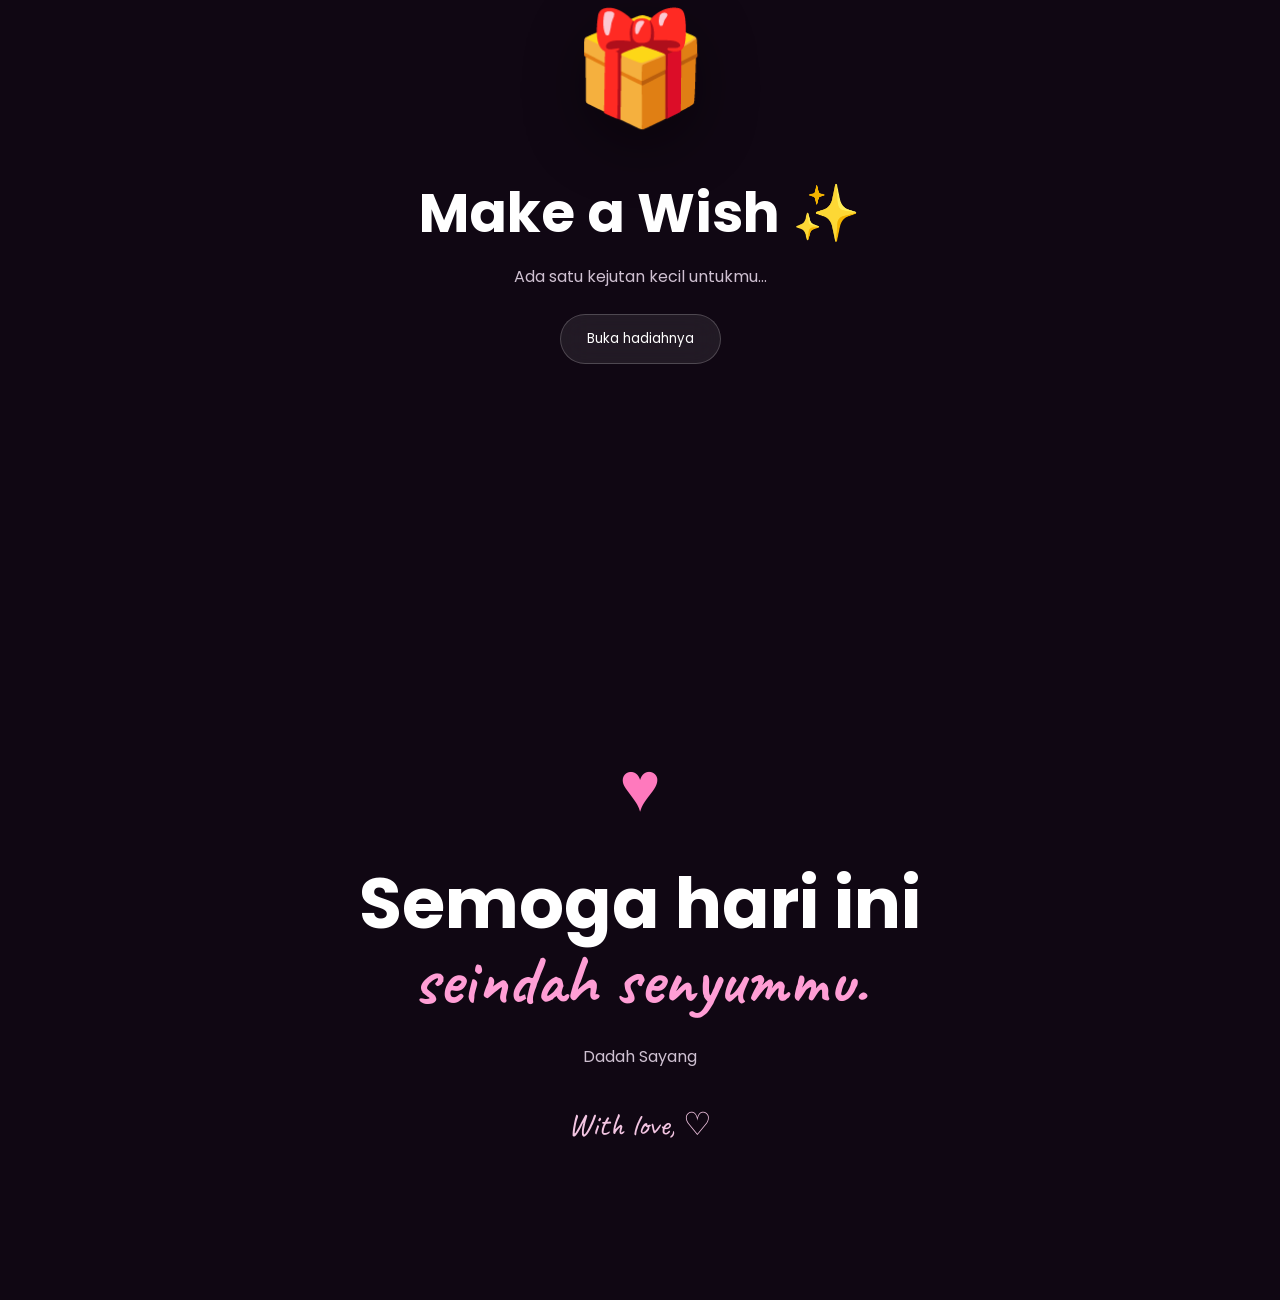
==== commit a3339de6: "Update index.html" ====
--- a/index.html
+++ b/index.html
@@ -25,9 +25,9 @@
     </div>
 
     <!-- MUSIC -->
-<audio id="music" controls preload="auto">
+<!-- MUSIC -->
+<audio id="music" loop preload="auto">
     <source src="./assets/lagu.mp3" type="audio/mpeg">
-    Browser tidak mendukung audio.
 </audio>
 
 <button class="music-btn" id="musicBtn" aria-label="Putar musik">
